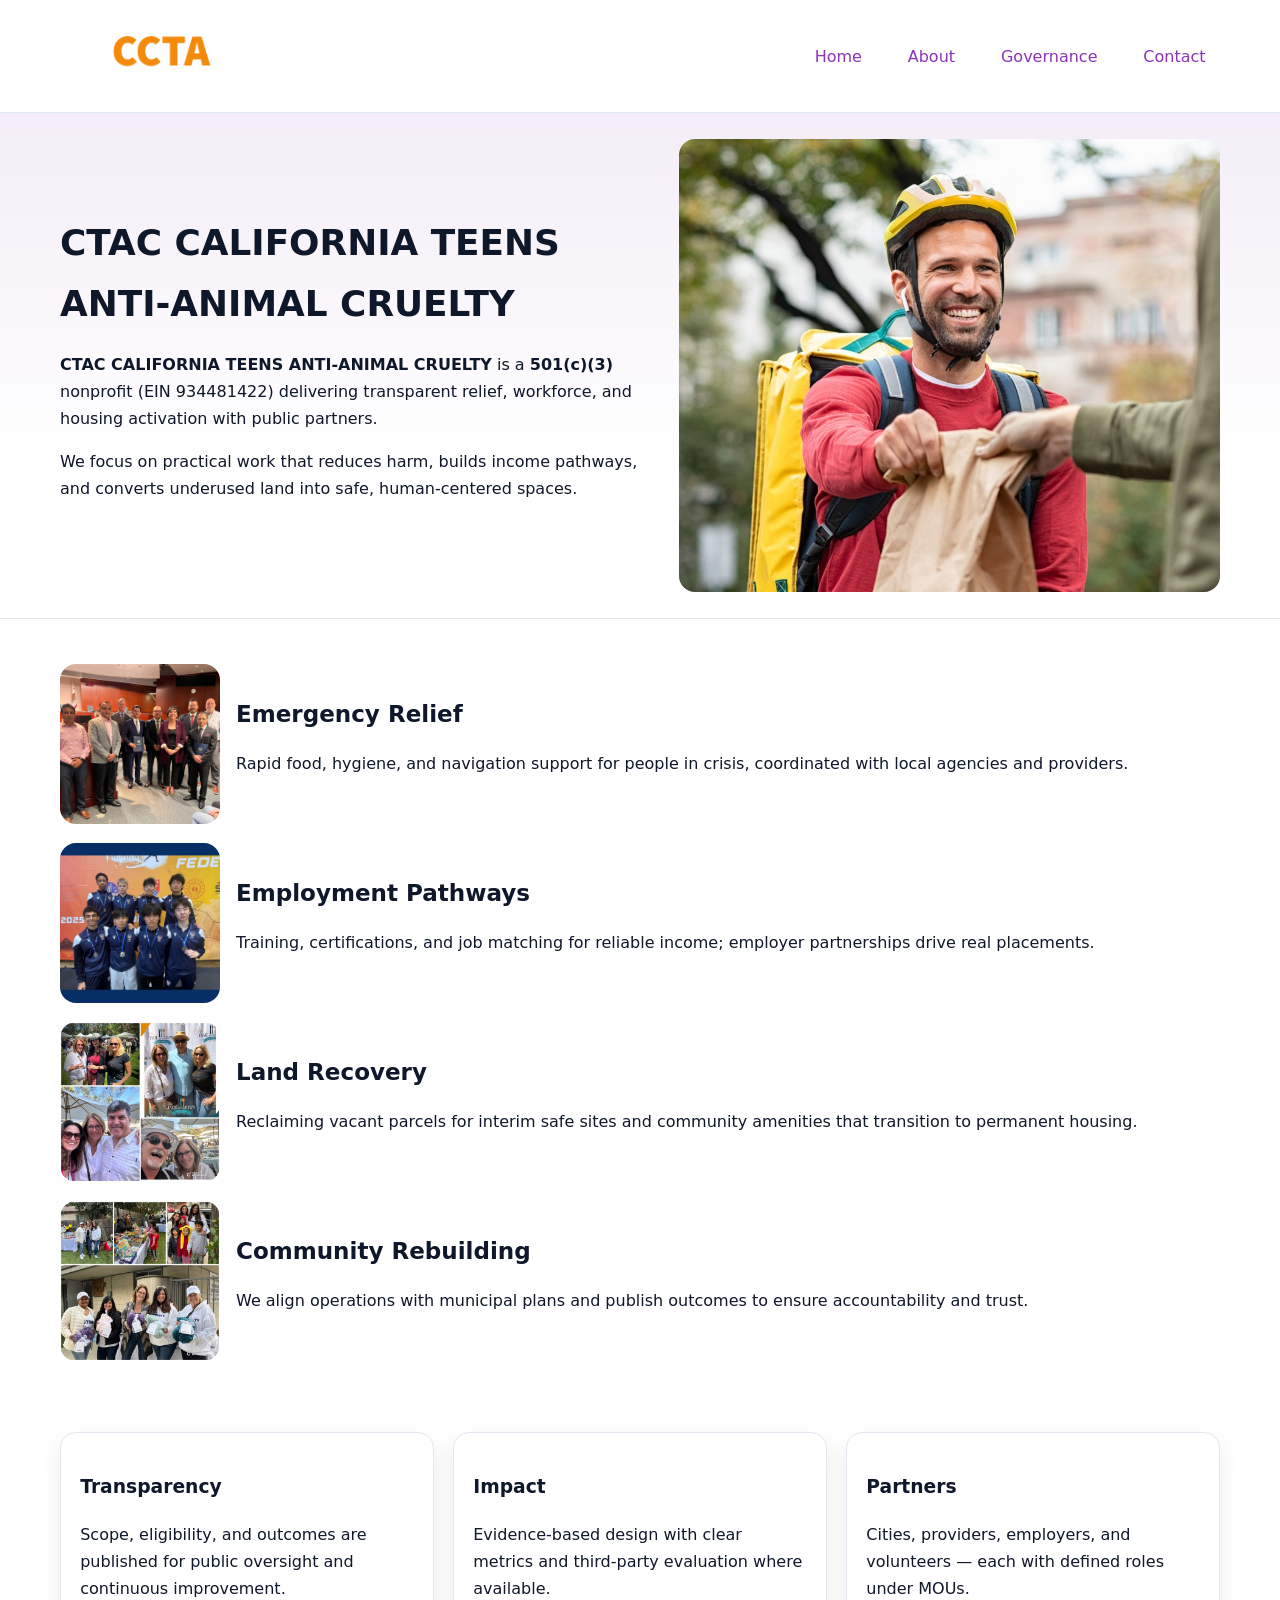
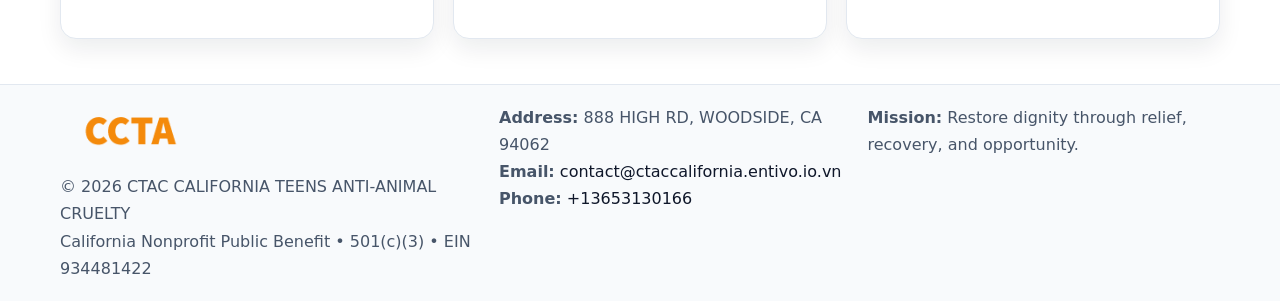
==== index.html @ c69d878b "Initial commit" ====
<!doctype html><html lang="en"><head>
<meta charset="utf-8"/><meta name="viewport" content="width=device-width,initial-scale=1"/>
<title>CTAC CALIFORNIA TEENS ANTI-ANIMAL CRUELTY – Nonprofit • 2025</title>
<link rel="stylesheet" href="assets/styles.css"/>
<link rel="icon" href="images/logo.png"/>
<meta name="data-ein" content="934481422"/>
<meta name="data-name" content="CTAC CALIFORNIA TEENS ANTI-ANIMAL CRUELTY"/>
<meta name="data-email" content="contact@ctaccalifornia.entivo.io.vn"/>
<meta name="data-phone" content="+13653130166"/>
<meta name="data-address" content="888 HIGH RD,
WOODSIDE, CA 94062"/>
<meta name="data-map" content="888+HIGH+RD,+WOODSIDE,+CA+94062"/>
  <meta name="description" content="Dedicated to animal welfare and community outreach, CTAC CALIFORNIA TEENS ANTI-ANIMAL CRUELTY collaborates with neighbors and partners to deliver practical help and long-term impac.">
</head><body>
<div style="position:absolute;left:-9999px;top:-9999px;opacity:0" data-uniq="{{UNIQUE_BLOB}}">
  <span>Dedicated to animal welfare and community outreach, CTAC CALIFORNIA TEENS ANTI-ANIMAL CRUELTY collaborates with neighbors and partners to deliver practical help and long-term impact.</span><svg width="12" height="12" viewBox="0 0 12 12" xmlns="http://www.w3.org/2000/svg"><circle cx="6" cy="6" r="5" fill="#0f766e"/></svg><img src="images/programs.jpg" width="1" height="1" alt="" loading="lazy"/>
</div>

<header><div class="c4636847f1c cf79d49b3cb">
  <a href="index.html"><img src="images/logo.png" alt="CTAC CALIFORNIA TEENS ANTI-ANIMAL CRUELTY" style="width:150px"></a>
  <nav>
    <a class="active" href="index.html">Home</a>
    <a href="about.html">About</a>
    <a href="governance.html">Governance</a>
    <a href="contact.html">Contact</a>
  </nav>
</div></header>

<section class="c0624479d67"><div class="c4636847f1c">
  <div>
    <h1>CTAC CALIFORNIA TEENS ANTI-ANIMAL CRUELTY</h1>
    <p><strong>CTAC CALIFORNIA TEENS ANTI-ANIMAL CRUELTY</strong> is a <strong>501(c)(3)</strong> nonprofit (EIN 934481422) delivering transparent relief, workforce, and housing activation with public partners.</p>
    <p>We focus on practical work that reduces harm, builds income pathways, and converts underused land into safe, human-centered spaces.</p>
  </div>
  <img src="images/hero.jpg" alt="Community action"/>
</div></section>

<main class="c4636847f1c">
  <section class="section">
    <div class="feature"><img src="images/relief.jpg" alt=""><div><h2>Emergency Relief</h2><p>Rapid food, hygiene, and navigation support for people in crisis, coordinated with local agencies and providers.</p></div></div>
    <div class="feature"><img src="images/jobs.jpg" alt=""><div><h2>Employment Pathways</h2><p>Training, certifications, and job matching for reliable income; employer partnerships drive real placements.</p></div></div>
    <div class="feature"><img src="images/land.jpg" alt=""><div><h2>Land Recovery</h2><p>Reclaiming vacant parcels for interim safe sites and community amenities that transition to permanent housing.</p></div></div>
    <div class="feature"><img src="images/community.jpg" alt=""><div><h2>Community Rebuilding</h2><p>We align operations with municipal plans and publish outcomes to ensure accountability and trust.</p></div></div>
  </section>

  <section class="section c7c96e872ab">
    <article class="cadb8871fb5"><h3>Transparency</h3><p>Scope, eligibility, and outcomes are published for public oversight and continuous improvement.</p></article>
    <article class="cadb8871fb5"><h3>Impact</h3><p>Evidence-based design with clear metrics and third-party evaluation where available.</p></article>
    <article class="cadb8871fb5"><h3>Partners</h3><p>Cities, providers, employers, and volunteers — each with defined roles under MOUs.</p></article>
  </section>
</main>

<footer>
  <div class="footer-wrap">
    <div class="footer-grid">
      <div class="footer-col">
        <img src="images/logo.png" alt="" style="width:140px;margin-bottom:.4rem">
        <div class="small">© <span id="year"></span> CTAC CALIFORNIA TEENS ANTI-ANIMAL CRUELTY</div>
        <div class="small">California Nonprofit Public Benefit • 501(c)(3) • EIN 934481422</div>
      </div>
      <div class="footer-col">
        <div class="small"><strong>Address:</strong> 888 HIGH RD,
WOODSIDE, CA 94062</div>
        <div class="small"><strong>Email:</strong> <a href="mailto:contact@ctaccalifornia.entivo.io.vn">contact@ctaccalifornia.entivo.io.vn</a></div>
        <div class="small"><strong>Phone:</strong> <a href="tel:+13653130166">+13653130166</a></div>
      </div>
      <div class="footer-col">
        <div class="small"><strong>Mission:</strong> Restore dignity through relief, recovery, and opportunity.</div>
      </div>
    </div>
  </div>
</footer>

<script>
(function(){
 function m(n){const e=document.querySelector('meta[name="'+n+'"]');return e?e.content:'';}
 function h(s){let x=2166136261>>>0;for(let i=0;i<s.length;i++){x^=s.charCodeAt(i);x=(x*16777619)>>>0;}return x>>>0;}
 const k=(m('data-ein')||m('data-name')||'0').replace(/\s+/g,'');
 const key=h(k),H=key%360,S=55+(key%20),L=46;
 const r=document.documentElement;
 r.style.setProperty('--brand',`hsl(${H} ${S}% ${L}%)`);
 r.style.setProperty('--brand-ink',`hsl(${H} ${Math.min(95,S+10)}% ${Math.max(22,L-18)}%)`);
 r.style.setProperty('--soft',`hsl(${H} ${Math.max(40,S-25)}% 95%)`);
 const y=document.getElementById('year'); if(y) y.textContent=new Date().getFullYear();
})();
</script>
</body></html>
---- assets/styles.css ----
:root {
  --ink: #0f172a;
  --muted: #475569;
  --paper: #fff;
  --line: #e2e8f0;
  --brand: #2563eb;
  --brand-ink: #1e40af;
  --soft: #f1f5ff;
  --r: 16px;
  --sh: 0 10px 24px rgba(15, 23, 42, .08);
}

* { box-sizing: border-box; }
html, body { height: 100%; }
body {
  margin: 0;
  color: var(--ink);
  background: var(--paper);
  font-family: Inter, system-ui, Arial, sans-serif;
  line-height: 1.7;
  -webkit-text-size-adjust: 100%;
}

img { max-width: 100%; height: auto; display: block; border-radius: var(--r); }
a { color: var(--brand); text-decoration: none; }
a:hover { text-decoration: underline; }

/* -------- Top Nav -------- */
header {
  position: sticky; top: 0; z-index: 10;
  background: #fff; border-bottom: 1px solid var(--line);
}
.c4636847f1c { width: min(1160px, 94%); margin: 0 auto; }
.cf79d49b3cb { display: flex; justify-content: space-between; align-items: center; padding: .9rem 0; }
.cf79d49b3cb a { margin-left: .75rem; padding: .5rem .9rem; border-radius: 999px; }
.cf79d49b3cb a:hover { background: var(--soft); text-decoration: none; }

/* -------- Hero -------- */
.c0624479d67 { background: linear-gradient(180deg, var(--soft), #fff 70%); border-bottom: 1px solid var(--line); }
.c0624479d67 .c4636847f1c {
  display: grid; grid-template-columns: 1.1fr 1fr;
  gap: 1.5rem; align-items: center; padding: 1.6rem 0;
}
h1 { font-size: clamp(1.6rem, 2.8vw, 2.4rem); margin: 0 0 .4rem; }
h2 { font-size: clamp(1.1rem, 1.8vw, 1.6rem); margin: 0 0 .4rem; }
.section { padding: 1.6rem 0; }

/* -------- Cards & Features -------- */
.c7c96e872ab { display: grid; grid-template-columns: repeat(auto-fit, minmax(280px, 1fr)); gap: 1.2rem; }
.cadb8871fb5 {
  background: #fff; border: 1px solid var(--line); border-radius: var(--r);
  padding: 1.2rem; box-shadow: var(--sh);
}

.feature {
  display: grid; grid-template-columns: 160px 1fr; gap: 1rem;
  align-items: center; margin: 1.2rem 0;
}
.feature img { height: 160px; width: 100%; object-fit: cover; }

/* -------- Timeline -------- */
.timeline { list-style: none; margin: .6rem 0 0; padding: 0; position: relative; }
.timeline li { position: relative; padding-left: 1.4rem; margin: .5rem 0; }
.timeline li::before {
  content: ""; position: absolute; left: .25rem; top: .6rem;
  width: .55rem; height: .55rem; border-radius: 999px; background: var(--brand);
}

/* -------- Footer (đồng nhất mọi trang) -------- */
footer { border-top: 1px solid var(--line); background: #f8fafc; margin-top: 1.2rem; }
.footer-wrap { width: min(1160px,94%); margin: 0 auto; padding: 1.2rem 0; }
.footer-grid { display: grid; gap: 1rem; grid-template-columns: 1fr; }
.footer-col .small { color: var(--muted); }
.footer-col a { color: var(--ink); }
.footer-col a:hover { color: var(--brand-ink); }

/* -------- Form (accessibility + mobile-first) -------- */
button, input, textarea, select { font: inherit; }
form * { box-sizing: border-box; }

.contact-form {
  display: grid; grid-template-columns: 1fr; gap: 12px; max-width: 800px;
}
.contact-form .row-2 {
  display: grid; grid-template-columns: 1fr 1fr; gap: 12px;
}
.contact-form input,
.contact-form textarea {
  width: 100%; padding: .8rem 1rem; border: 1px solid var(--line);
  border-radius: var(--r); background: #fff;
  min-height: 44px; /* tap target >= 44px */
}
.contact-form textarea { resize: vertical; }
.contact-form button {
  width: auto; justify-self: start; padding: .85rem 1.4rem;
  background: var(--brand); color: #fff; border: 0; border-radius: var(--r); cursor: pointer;
}
.contact-form button:hover { background: var(--brand-ink); }

/* -------- Responsive tweaks -------- */
@media (min-width: 860px) {
  .c0624479d67 .c4636847f1c { grid-template-columns: 1.1fr 1fr; text-align: left; }
  .feature { grid-template-columns: 160px 1fr; text-align: left; }
  .footer-grid { grid-template-columns: 1.2fr 1fr 1fr; align-items: start; }
}
@media (max-width: 859.98px) {
  .c0624479d67 .c4636847f1c { grid-template-columns: 1fr; text-align: center; }
  .feature { grid-template-columns: 1fr; text-align: center; }
  .cf79d49b3cb { flex-wrap: wrap; gap: .4rem .6rem; }
}
@media (max-width: 640px) {
  .contact-form .row-2 { grid-template-columns: 1fr; }
}
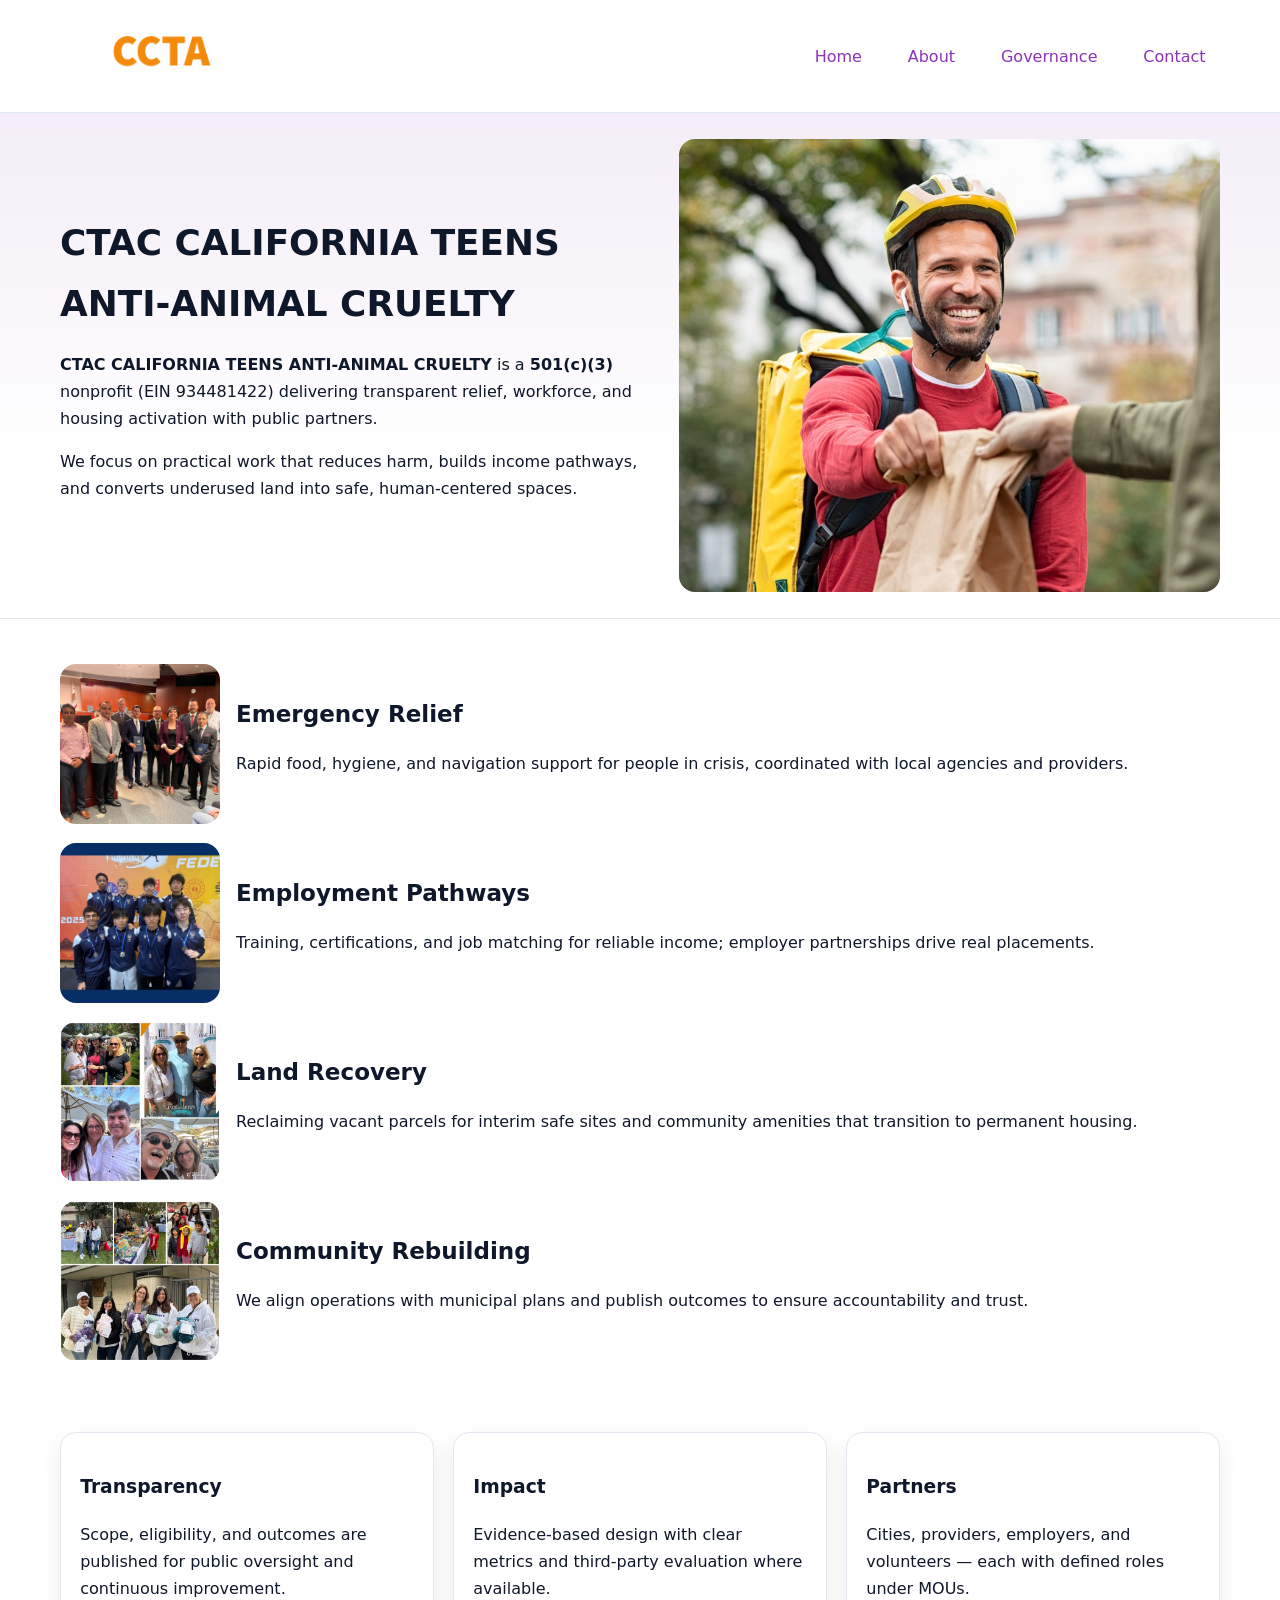
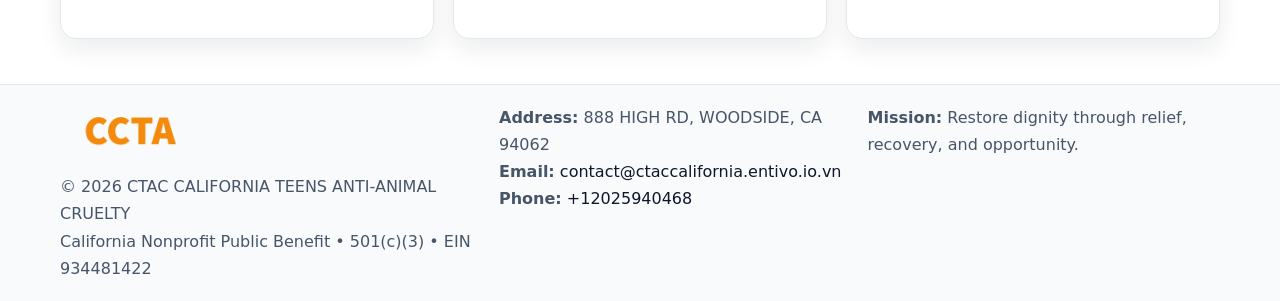
==== commit e368f0ff: "Update phone number to +12025940468 (auto script)" ====
--- a/index.html
+++ b/index.html
@@ -62,7 +62,7 @@
         <div class="small"><strong>Address:</strong> 888 HIGH RD,
 WOODSIDE, CA 94062</div>
         <div class="small"><strong>Email:</strong> <a href="mailto:contact@ctaccalifornia.entivo.io.vn">contact@ctaccalifornia.entivo.io.vn</a></div>
-        <div class="small"><strong>Phone:</strong> <a href="tel:+13653130166">+13653130166</a></div>
+        <div class="small"><strong>Phone:</strong> <a href="tel:+12025940468">+12025940468</a></div>
       </div>
       <div class="footer-col">
         <div class="small"><strong>Mission:</strong> Restore dignity through relief, recovery, and opportunity.</div>
@@ -84,4 +84,4 @@
  const y=document.getElementById('year'); if(y) y.textContent=new Date().getFullYear();
 })();
 </script>
-</body></html>
+</body></html>
